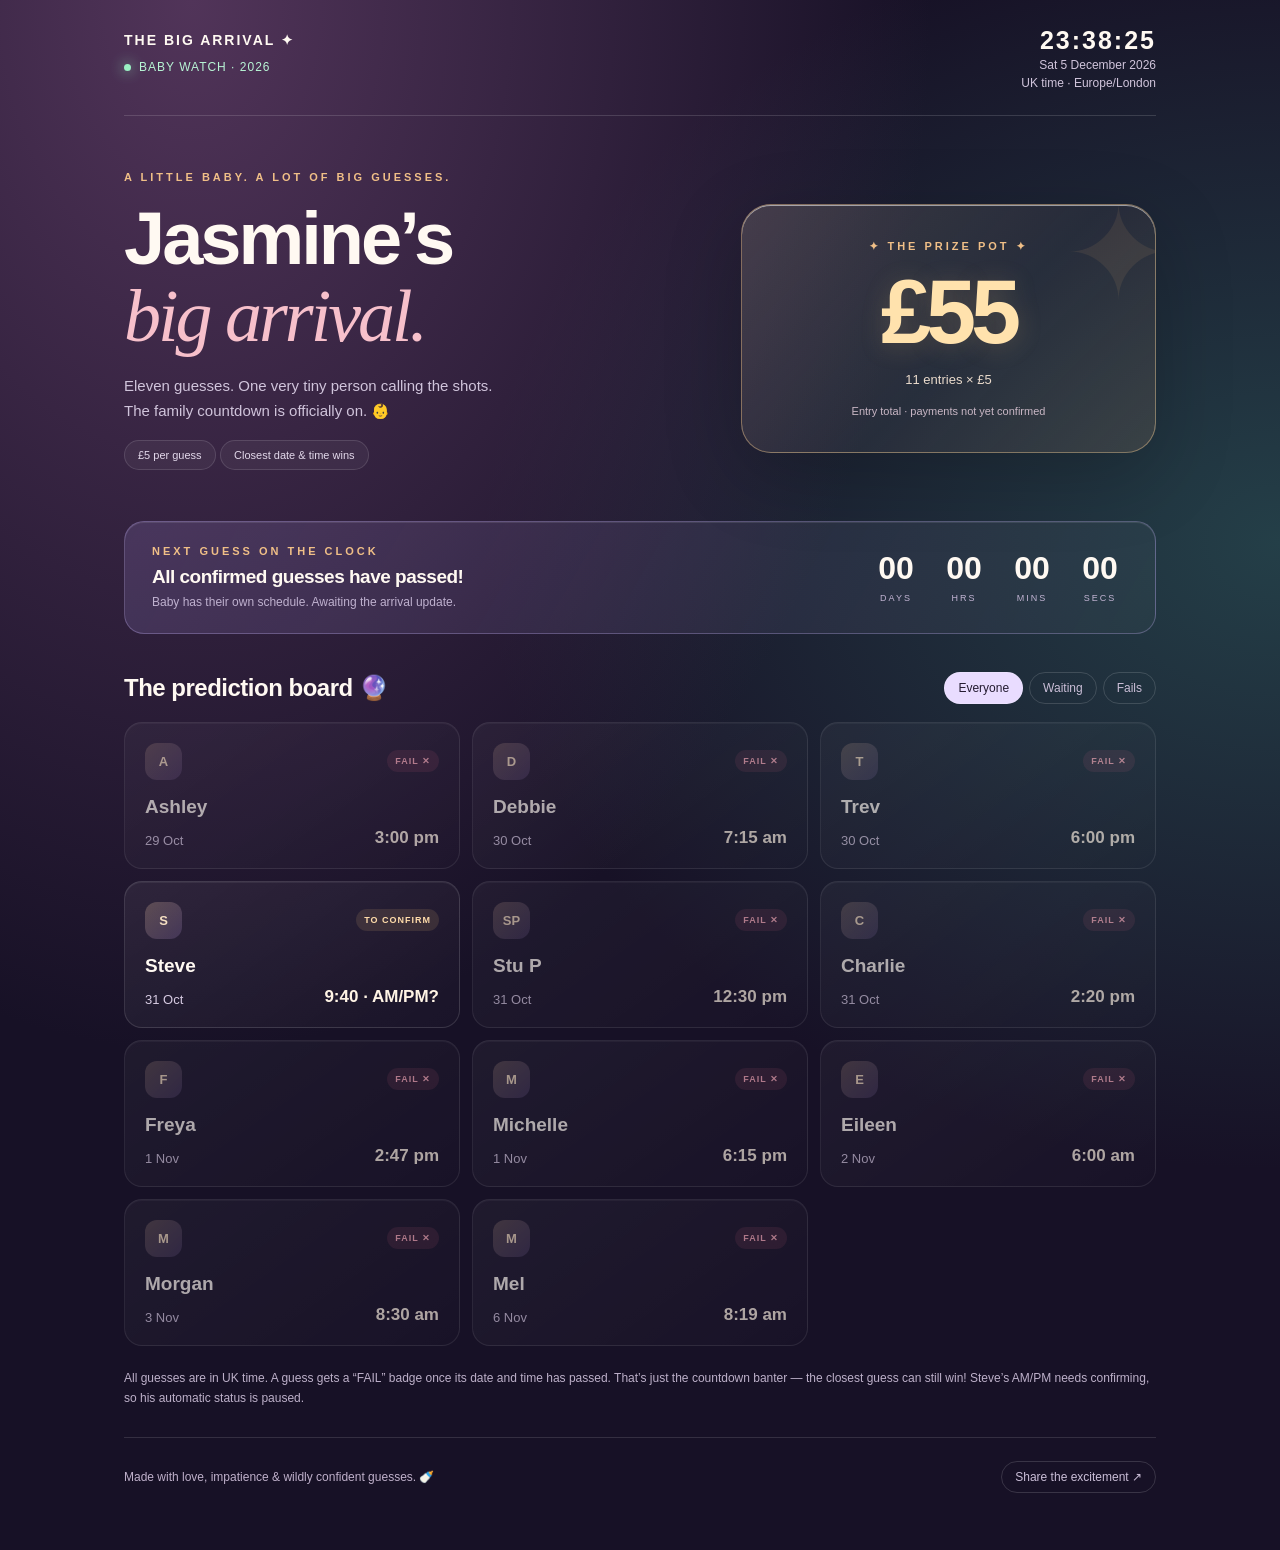
==== baby-sweepstake/index.html @ f41cd432 "Add standalone family baby sweepstake with live UK clock and guess countdown" ====
<!doctype html>
<html lang="en"><head><meta charset="utf-8"><meta name="viewport" content="width=device-width,initial-scale=1"><meta name="robots" content="noindex,nofollow"><meta name="theme-color" content="#171126"><title>Jasmine's Big Arrival • Baby Sweepstake</title>
<style>
*{box-sizing:border-box}body{margin:0;background:#171126;color:#fff9f2;font-family:Arial,Helvetica,sans-serif;background-image:radial-gradient(ellipse at 15% 0%,#513459 0,transparent 48%),radial-gradient(ellipse at 100% 35%,#243f48 0,transparent 44%);min-height:100vh}main{max-width:1080px;margin:auto;padding:26px 24px 45px}header{display:flex;align-items:center;justify-content:space-between;gap:16px;padding-bottom:24px;border-bottom:1px solid #ffffff24}.brand{font-weight:800;font-size:14px;letter-spacing:2px}.live{font-size:12px;color:#b8f5d5;letter-spacing:1px}.live:before{content:"";display:inline-block;width:7px;height:7px;background:#9af1c3;border-radius:50%;margin-right:8px;box-shadow:0 0 14px #9af1c3}.clock{text-align:right;font-variant-numeric:tabular-nums}.clock strong{display:block;font-size:25px;letter-spacing:2px}.clock span{font-size:12px;color:#d0c4db}.hero{display:grid;grid-template-columns:1.4fr 1fr;gap:36px;align-items:center;padding:55px 0 35px}.eyebrow{font-size:11px;letter-spacing:3px;text-transform:uppercase;color:#f0bf87;font-weight:700}h1{font-size:clamp(43px,6.7vw,74px);line-height:1.04;letter-spacing:-3px;margin:18px 0}h1 em{font-family:Georgia,serif;font-weight:400;color:#f7c0cb}.intro{color:#d0c4db;line-height:1.7;max-width:440px;font-size:15px}.pot{position:relative;overflow:hidden;text-align:center;border:1px solid #edc38c70;border-radius:30px;padding:35px 20px;background:linear-gradient(135deg,#fff3cf26,#f8c2b00c 55%,#cf8f6624);box-shadow:inset 0 1px 0 #fff8,0 22px 80px #0003}.pot:before{content:"✦";position:absolute;font-size:130px;right:-18px;top:-27px;color:#f7c27e17}.pot .amount{font-size:90px;font-weight:800;letter-spacing:-5px;margin:8px 0;color:#ffe2ad;text-shadow:0 3px 25px #f2c07835}.pot p{margin:4px;color:#eadbcc;font-size:13px}.pot small{display:block;margin-top:18px;font-size:11px;color:#c9b7c5}.pill{display:inline-block;border-radius:50px;padding:8px 13px;background:#ffffff0c;border:1px solid #ffffff20;font-size:11px;color:#e3d9eb}.countdown{display:flex;align-items:center;justify-content:space-between;gap:20px;border-radius:20px;padding:23px 27px;background:linear-gradient(120deg,#b6a0f529,#ffffff08);border:1px solid #c3b2f34d;box-shadow:inset 0 1px #ffffff18}.countdown h2{font-size:19px;margin:9px 0 4px}.muted{font-size:12px;color:#bfb1cf}.digits{display:flex;gap:12px}.digit{text-align:center;min-width:56px}.digit b{display:block;font-size:32px;font-variant-numeric:tabular-nums}.digit span{font-size:9px;letter-spacing:2px;color:#c3b5d4}.section-head{display:flex;align-items:center;justify-content:space-between;margin:38px 0 18px;gap:12px}h2{font-size:24px;margin:0;letter-spacing:-.5px}.filters{display:flex;gap:6px}button{font:inherit;cursor:pointer;color:#cabed7;background:transparent;border:1px solid #ffffff25;padding:8px 13px;border-radius:30px;font-size:12px}button.active,button:hover{background:#e9dcff;color:#241b31}button:focus-visible{outline:3px solid #f8d296;outline-offset:3px}.entries{display:grid;grid-template-columns:repeat(3,1fr);gap:12px}.entry{border:1px solid #ffffff20;border-radius:18px;background:linear-gradient(145deg,#ffffff10,#ffffff04);padding:20px;box-shadow:inset 0 1px 0 #ffffff10}.entry.next{border-color:#c8b1ff95;background:linear-gradient(145deg,#a983f52c,#ffffff05)}.entry-top{display:flex;align-items:center;justify-content:space-between;gap:6px}.avatar{display:grid;place-items:center;width:37px;height:37px;border-radius:12px;background:linear-gradient(135deg,#f2caa340,#b795e930);font-size:13px;font-weight:700;color:#f5dfc2}.badge{font-size:9px;font-weight:800;letter-spacing:1px;padding:6px 8px;border-radius:20px;background:#ffffff0a;color:#d0c3dc}.next .badge{color:#e4d6ff;background:#b995ff24}.failed .badge{background:#f36f8c22;color:#ffb0be}.pending .badge{background:#edbe7620;color:#ffdcaa}.entry h3{font-size:19px;margin:16px 0 10px}.guess{display:flex;justify-content:space-between;gap:8px;align-items:end;color:#d7cbe2;font-size:13px}.guess strong{font-size:17px;color:#fff4e5}.failed{opacity:.65}.note{margin:22px 0;color:#bdb0c9;font-size:12px;line-height:1.7}.footer{border-top:1px solid #ffffff20;margin-top:28px;padding-top:23px;display:flex;justify-content:space-between;align-items:center;color:#bfb0ca;font-size:12px;gap:15px}.empty{color:#cebed9;padding:25px 0;grid-column:1/-1}
@media(max-width:700px){main{padding:20px 17px 30px}.brand{font-size:11px;letter-spacing:1px}.clock strong{font-size:21px}.hero{grid-template-columns:1fr;gap:20px;padding-top:30px}h1{margin-top:13px}.intro{margin-bottom:0}.pot{padding:24px}.pot .amount{font-size:70px;margin:0}.pot small{margin-top:12px}.countdown{flex-direction:column;align-items:flex-start;padding:22px}.digits{width:100%;justify-content:space-between}.entries{grid-template-columns:repeat(2,1fr)}.entry{padding:15px}.guess{flex-direction:column;align-items:flex-start;gap:7px}.section-head{align-items:flex-start;flex-direction:column}.footer{align-items:flex-start}.badge{font-size:8px;letter-spacing:.4px}.clock span{font-size:10px}.live{font-size:10px}}@media(prefers-reduced-motion:no-preference){.pot{animation:appear .7s ease-out}@keyframes appear{from{opacity:0;transform:translateY(10px)}to{opacity:1;transform:none}}}
</style></head><body><main>
<header><div><div class="brand">THE BIG ARRIVAL ✦</div><p class="live">BABY WATCH · 2026</p></div><div class="clock"><strong id="clock">--:--:--</strong><span id="date">Loading UK date…</span><br><span>UK time · Europe/London</span></div></header>
<section class="hero"><div><div class="eyebrow">A little baby. A lot of big guesses.</div><h1>Jasmine’s<br><em>big arrival.</em></h1><p class="intro">Eleven guesses. One very tiny person calling the shots.<br>The family countdown is officially on. 👶</p><p><span class="pill">£5 per guess</span> <span class="pill">Closest date & time wins</span></p></div><aside class="pot"><div class="eyebrow">✦ THE PRIZE POT ✦</div><div class="amount" id="pot">£55</div><p id="potdetail">11 entries × £5</p><small>Entry total · payments not yet confirmed</small></aside></section>
<section class="countdown"><div><div class="eyebrow">Next guess on the clock</div><h2 id="next">Loading…</h2><span class="muted" id="nextdate"></span></div><div class="digits" aria-label="Countdown to next guess"><div class="digit"><b id="days">00</b><span>DAYS</span></div><div class="digit"><b id="hours">00</b><span>HRS</span></div><div class="digit"><b id="minutes">00</b><span>MINS</span></div><div class="digit"><b id="seconds">00</b><span>SECS</span></div></div></section>
<section><div class="section-head"><h2>The prediction board <span aria-hidden="true">🔮</span></h2><div class="filters" aria-label="Filter guesses"><button class="active" data-filter="all" aria-pressed="true">Everyone</button><button data-filter="waiting" aria-pressed="false">Waiting</button><button data-filter="failed" aria-pressed="false">Fails</button></div></div><div id="entries" class="entries"></div><noscript>Please enable JavaScript to display the guesses and live timer.</noscript>
<p class="note">All guesses are in UK time. A guess gets a “FAIL” badge once its date and time has passed. That’s just the countdown banter — the closest guess can still win! Steve’s AM/PM needs confirming, so his automatic status is paused.</p></section>
<footer class="footer"><span>Made with love, impatience & wildly confident guesses. 🍼</span><button id="share">Share the excitement ↗</button></footer><p id="share-status" class="muted" role="status"></p></main>
<script>
const guesses=[
{name:"Ashley",date:"2026-10-29",time:"15:00"},
{name:"Debbie",date:"2026-10-30",time:"07:15"},
{name:"Trev",date:"2026-10-30",time:"18:00"},
{name:"Steve",date:"2026-10-31",time:null},
{name:"Stu P",date:"2026-10-31",time:"12:30"},
{name:"Charlie",date:"2026-10-31",time:"14:20"},
{name:"Freya",date:"2026-11-01",time:"14:47"},
{name:"Michelle",date:"2026-11-01",time:"18:15"},
{name:"Eileen",date:"2026-11-02",time:"06:00"},
{name:"Morgan",date:"2026-11-03",time:"08:30"},
{name:"Mel",date:"2026-11-06",time:"08:19"}
];
// These October/November 2026 guesses fall after the UK's return to GMT.
const timestamp=g=>g.time?Date.parse(g.date+"T"+g.time+":00+00:00"):null;
const status=(g,now)=>g.time===null?"pending":now>timestamp(g)?"failed":"waiting";
const zone={timeZone:"Europe/London"};
const dateLabel=g=>new Date(g.date+"T12:00:00Z").toLocaleDateString("en-GB",{...zone,day:"numeric",month:"short"});
const timeLabel=g=>g.time?new Date(timestamp(g)).toLocaleTimeString("en-GB",{...zone,hour:"numeric",minute:"2-digit",hour12:true}):"9:40 · AM/PM?";
let filter="all",lastKey="";
function render(now,next){
const key=filter+"|"+guesses.map(g=>status(g,now)).join()+"|"+(next?.name||"");
if(key===lastKey)return;lastKey=key;
const visible=guesses.filter(g=>filter==="all"||(filter==="waiting"?status(g,now)!=="failed":status(g,now)==="failed"));
document.getElementById("entries").innerHTML=visible.map(g=>{
const s=status(g,now),isNext=g===next,label=s==="pending"?"TO CONFIRM":s==="failed"?"FAIL ✕":isNext?"UP NEXT ✦":"WAITING";
return '<article class="entry '+s+(isNext?' next':'')+'"><div class="entry-top"><span class="avatar">'+g.name.split(" ").map(s=>s[0]).join("")+'</span><span class="badge">'+label+'</span></div><h3>'+g.name+'</h3><div class="guess"><span>'+dateLabel(g)+'</span><strong>'+timeLabel(g)+'</strong></div></article>';
}).join("")||'<p class="empty">No guesses here yet. Baby is keeping everyone guessing!</p>';
}
function tick(){
const now=Date.now(),d=new Date(now);
document.getElementById("clock").textContent=d.toLocaleTimeString("en-GB",{...zone,hour12:false});
document.getElementById("date").textContent=d.toLocaleDateString("en-GB",{...zone,weekday:"short",day:"numeric",month:"long",year:"numeric"});
const next=guesses.filter(g=>g.time&&timestamp(g)>=now).sort((a,b)=>timestamp(a)-timestamp(b))[0];
document.getElementById("next").textContent=next?next.name+" — you're up next!":"All confirmed guesses have passed!";
document.getElementById("nextdate").textContent=next?dateLabel(next)+" 2026 · "+timeLabel(next):"Baby has their own schedule. Awaiting the arrival update.";
let secs=next?Math.max(0,Math.ceil((timestamp(next)-now)/1000)):0;
const parts=[Math.floor(secs/86400),Math.floor(secs/3600)%24,Math.floor(secs/60)%60,secs%60];
["days","hours","minutes","seconds"].forEach((id,i)=>document.getElementById(id).textContent=String(parts[i]).padStart(2,"0"));render(now,next);
}
document.getElementById("pot").textContent="£"+guesses.length*5;
document.getElementById("potdetail").textContent=guesses.length+" entries × £5";
document.querySelectorAll("[data-filter]").forEach(b=>b.addEventListener("click",()=>{filter=b.dataset.filter;document.querySelectorAll("[data-filter]").forEach(x=>{x.classList.toggle("active",x===b);x.setAttribute("aria-pressed",String(x===b));});tick();}));
document.getElementById("share").addEventListener("click",async()=>{
const output=document.getElementById("share-status");
try{if(navigator.share){await navigator.share({title:"Jasmine’s Big Arrival",text:"The baby sweepstake is on! 👶 £5 per guess.",url:location.href});}else{await navigator.clipboard.writeText(location.href);output.textContent="Link copied — pop it in the family group!";}}catch(e){if(e.name!=="AbortError")output.textContent="Copy this link to share: "+location.href;}
});
tick();setInterval(tick,1000);document.addEventListener("visibilitychange",()=>{if(!document.hidden)tick();});
</script></body></html>
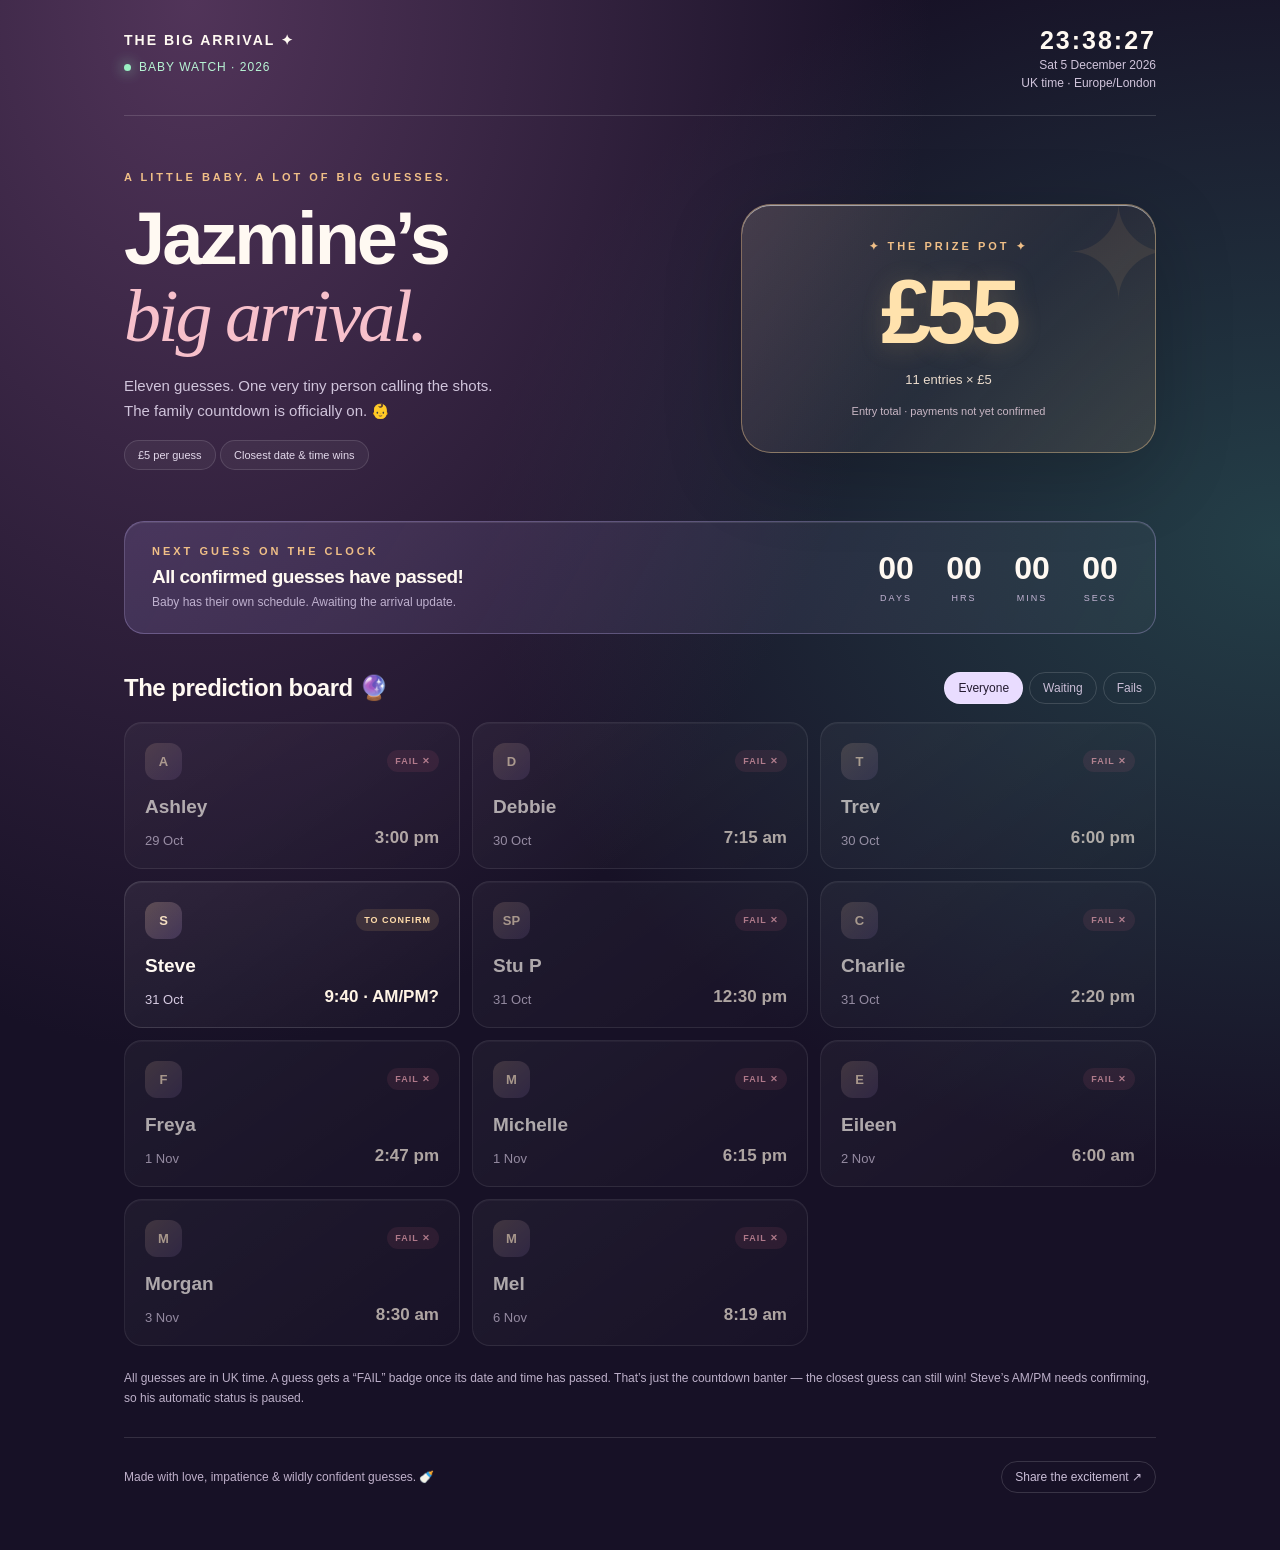
==== commit 19f76836: "Correct Jazmine spelling throughout baby sweepstake" ====
--- a/baby-sweepstake/index.html
+++ b/baby-sweepstake/index.html
@@ -1,11 +1,11 @@
 <!doctype html>
-<html lang="en"><head><meta charset="utf-8"><meta name="viewport" content="width=device-width,initial-scale=1"><meta name="robots" content="noindex,nofollow"><meta name="theme-color" content="#171126"><title>Jasmine's Big Arrival • Baby Sweepstake</title>
+<html lang="en"><head><meta charset="utf-8"><meta name="viewport" content="width=device-width,initial-scale=1"><meta name="robots" content="noindex,nofollow"><meta name="theme-color" content="#171126"><title>Jazmine's Big Arrival • Baby Sweepstake</title>
 <style>
 *{box-sizing:border-box}body{margin:0;background:#171126;color:#fff9f2;font-family:Arial,Helvetica,sans-serif;background-image:radial-gradient(ellipse at 15% 0%,#513459 0,transparent 48%),radial-gradient(ellipse at 100% 35%,#243f48 0,transparent 44%);min-height:100vh}main{max-width:1080px;margin:auto;padding:26px 24px 45px}header{display:flex;align-items:center;justify-content:space-between;gap:16px;padding-bottom:24px;border-bottom:1px solid #ffffff24}.brand{font-weight:800;font-size:14px;letter-spacing:2px}.live{font-size:12px;color:#b8f5d5;letter-spacing:1px}.live:before{content:"";display:inline-block;width:7px;height:7px;background:#9af1c3;border-radius:50%;margin-right:8px;box-shadow:0 0 14px #9af1c3}.clock{text-align:right;font-variant-numeric:tabular-nums}.clock strong{display:block;font-size:25px;letter-spacing:2px}.clock span{font-size:12px;color:#d0c4db}.hero{display:grid;grid-template-columns:1.4fr 1fr;gap:36px;align-items:center;padding:55px 0 35px}.eyebrow{font-size:11px;letter-spacing:3px;text-transform:uppercase;color:#f0bf87;font-weight:700}h1{font-size:clamp(43px,6.7vw,74px);line-height:1.04;letter-spacing:-3px;margin:18px 0}h1 em{font-family:Georgia,serif;font-weight:400;color:#f7c0cb}.intro{color:#d0c4db;line-height:1.7;max-width:440px;font-size:15px}.pot{position:relative;overflow:hidden;text-align:center;border:1px solid #edc38c70;border-radius:30px;padding:35px 20px;background:linear-gradient(135deg,#fff3cf26,#f8c2b00c 55%,#cf8f6624);box-shadow:inset 0 1px 0 #fff8,0 22px 80px #0003}.pot:before{content:"✦";position:absolute;font-size:130px;right:-18px;top:-27px;color:#f7c27e17}.pot .amount{font-size:90px;font-weight:800;letter-spacing:-5px;margin:8px 0;color:#ffe2ad;text-shadow:0 3px 25px #f2c07835}.pot p{margin:4px;color:#eadbcc;font-size:13px}.pot small{display:block;margin-top:18px;font-size:11px;color:#c9b7c5}.pill{display:inline-block;border-radius:50px;padding:8px 13px;background:#ffffff0c;border:1px solid #ffffff20;font-size:11px;color:#e3d9eb}.countdown{display:flex;align-items:center;justify-content:space-between;gap:20px;border-radius:20px;padding:23px 27px;background:linear-gradient(120deg,#b6a0f529,#ffffff08);border:1px solid #c3b2f34d;box-shadow:inset 0 1px #ffffff18}.countdown h2{font-size:19px;margin:9px 0 4px}.muted{font-size:12px;color:#bfb1cf}.digits{display:flex;gap:12px}.digit{text-align:center;min-width:56px}.digit b{display:block;font-size:32px;font-variant-numeric:tabular-nums}.digit span{font-size:9px;letter-spacing:2px;color:#c3b5d4}.section-head{display:flex;align-items:center;justify-content:space-between;margin:38px 0 18px;gap:12px}h2{font-size:24px;margin:0;letter-spacing:-.5px}.filters{display:flex;gap:6px}button{font:inherit;cursor:pointer;color:#cabed7;background:transparent;border:1px solid #ffffff25;padding:8px 13px;border-radius:30px;font-size:12px}button.active,button:hover{background:#e9dcff;color:#241b31}button:focus-visible{outline:3px solid #f8d296;outline-offset:3px}.entries{display:grid;grid-template-columns:repeat(3,1fr);gap:12px}.entry{border:1px solid #ffffff20;border-radius:18px;background:linear-gradient(145deg,#ffffff10,#ffffff04);padding:20px;box-shadow:inset 0 1px 0 #ffffff10}.entry.next{border-color:#c8b1ff95;background:linear-gradient(145deg,#a983f52c,#ffffff05)}.entry-top{display:flex;align-items:center;justify-content:space-between;gap:6px}.avatar{display:grid;place-items:center;width:37px;height:37px;border-radius:12px;background:linear-gradient(135deg,#f2caa340,#b795e930);font-size:13px;font-weight:700;color:#f5dfc2}.badge{font-size:9px;font-weight:800;letter-spacing:1px;padding:6px 8px;border-radius:20px;background:#ffffff0a;color:#d0c3dc}.next .badge{color:#e4d6ff;background:#b995ff24}.failed .badge{background:#f36f8c22;color:#ffb0be}.pending .badge{background:#edbe7620;color:#ffdcaa}.entry h3{font-size:19px;margin:16px 0 10px}.guess{display:flex;justify-content:space-between;gap:8px;align-items:end;color:#d7cbe2;font-size:13px}.guess strong{font-size:17px;color:#fff4e5}.failed{opacity:.65}.note{margin:22px 0;color:#bdb0c9;font-size:12px;line-height:1.7}.footer{border-top:1px solid #ffffff20;margin-top:28px;padding-top:23px;display:flex;justify-content:space-between;align-items:center;color:#bfb0ca;font-size:12px;gap:15px}.empty{color:#cebed9;padding:25px 0;grid-column:1/-1}
 @media(max-width:700px){main{padding:20px 17px 30px}.brand{font-size:11px;letter-spacing:1px}.clock strong{font-size:21px}.hero{grid-template-columns:1fr;gap:20px;padding-top:30px}h1{margin-top:13px}.intro{margin-bottom:0}.pot{padding:24px}.pot .amount{font-size:70px;margin:0}.pot small{margin-top:12px}.countdown{flex-direction:column;align-items:flex-start;padding:22px}.digits{width:100%;justify-content:space-between}.entries{grid-template-columns:repeat(2,1fr)}.entry{padding:15px}.guess{flex-direction:column;align-items:flex-start;gap:7px}.section-head{align-items:flex-start;flex-direction:column}.footer{align-items:flex-start}.badge{font-size:8px;letter-spacing:.4px}.clock span{font-size:10px}.live{font-size:10px}}@media(prefers-reduced-motion:no-preference){.pot{animation:appear .7s ease-out}@keyframes appear{from{opacity:0;transform:translateY(10px)}to{opacity:1;transform:none}}}
 </style></head><body><main>
 <header><div><div class="brand">THE BIG ARRIVAL ✦</div><p class="live">BABY WATCH · 2026</p></div><div class="clock"><strong id="clock">--:--:--</strong><span id="date">Loading UK date…</span><br><span>UK time · Europe/London</span></div></header>
-<section class="hero"><div><div class="eyebrow">A little baby. A lot of big guesses.</div><h1>Jasmine’s<br><em>big arrival.</em></h1><p class="intro">Eleven guesses. One very tiny person calling the shots.<br>The family countdown is officially on. 👶</p><p><span class="pill">£5 per guess</span> <span class="pill">Closest date & time wins</span></p></div><aside class="pot"><div class="eyebrow">✦ THE PRIZE POT ✦</div><div class="amount" id="pot">£55</div><p id="potdetail">11 entries × £5</p><small>Entry total · payments not yet confirmed</small></aside></section>
+<section class="hero"><div><div class="eyebrow">A little baby. A lot of big guesses.</div><h1>Jazmine’s<br><em>big arrival.</em></h1><p class="intro">Eleven guesses. One very tiny person calling the shots.<br>The family countdown is officially on. 👶</p><p><span class="pill">£5 per guess</span> <span class="pill">Closest date & time wins</span></p></div><aside class="pot"><div class="eyebrow">✦ THE PRIZE POT ✦</div><div class="amount" id="pot">£55</div><p id="potdetail">11 entries × £5</p><small>Entry total · payments not yet confirmed</small></aside></section>
 <section class="countdown"><div><div class="eyebrow">Next guess on the clock</div><h2 id="next">Loading…</h2><span class="muted" id="nextdate"></span></div><div class="digits" aria-label="Countdown to next guess"><div class="digit"><b id="days">00</b><span>DAYS</span></div><div class="digit"><b id="hours">00</b><span>HRS</span></div><div class="digit"><b id="minutes">00</b><span>MINS</span></div><div class="digit"><b id="seconds">00</b><span>SECS</span></div></div></section>
 <section><div class="section-head"><h2>The prediction board <span aria-hidden="true">🔮</span></h2><div class="filters" aria-label="Filter guesses"><button class="active" data-filter="all" aria-pressed="true">Everyone</button><button data-filter="waiting" aria-pressed="false">Waiting</button><button data-filter="failed" aria-pressed="false">Fails</button></div></div><div id="entries" class="entries"></div><noscript>Please enable JavaScript to display the guesses and live timer.</noscript>
 <p class="note">All guesses are in UK time. A guess gets a “FAIL” badge once its date and time has passed. That’s just the countdown banter — the closest guess can still win! Steve’s AM/PM needs confirming, so his automatic status is paused.</p></section>
@@ -56,7 +56,7 @@
 document.querySelectorAll("[data-filter]").forEach(b=>b.addEventListener("click",()=>{filter=b.dataset.filter;document.querySelectorAll("[data-filter]").forEach(x=>{x.classList.toggle("active",x===b);x.setAttribute("aria-pressed",String(x===b));});tick();}));
 document.getElementById("share").addEventListener("click",async()=>{
 const output=document.getElementById("share-status");
-try{if(navigator.share){await navigator.share({title:"Jasmine’s Big Arrival",text:"The baby sweepstake is on! 👶 £5 per guess.",url:location.href});}else{await navigator.clipboard.writeText(location.href);output.textContent="Link copied — pop it in the family group!";}}catch(e){if(e.name!=="AbortError")output.textContent="Copy this link to share: "+location.href;}
+try{if(navigator.share){await navigator.share({title:"Jazmine’s Big Arrival",text:"The baby sweepstake is on! 👶 £5 per guess.",url:location.href});}else{await navigator.clipboard.writeText(location.href);output.textContent="Link copied — pop it in the family group!";}}catch(e){if(e.name!=="AbortError")output.textContent="Copy this link to share: "+location.href;}
 });
 tick();setInterval(tick,1000);document.addEventListener("visibilitychange",()=>{if(!document.hidden)tick();});
 </script></body></html>
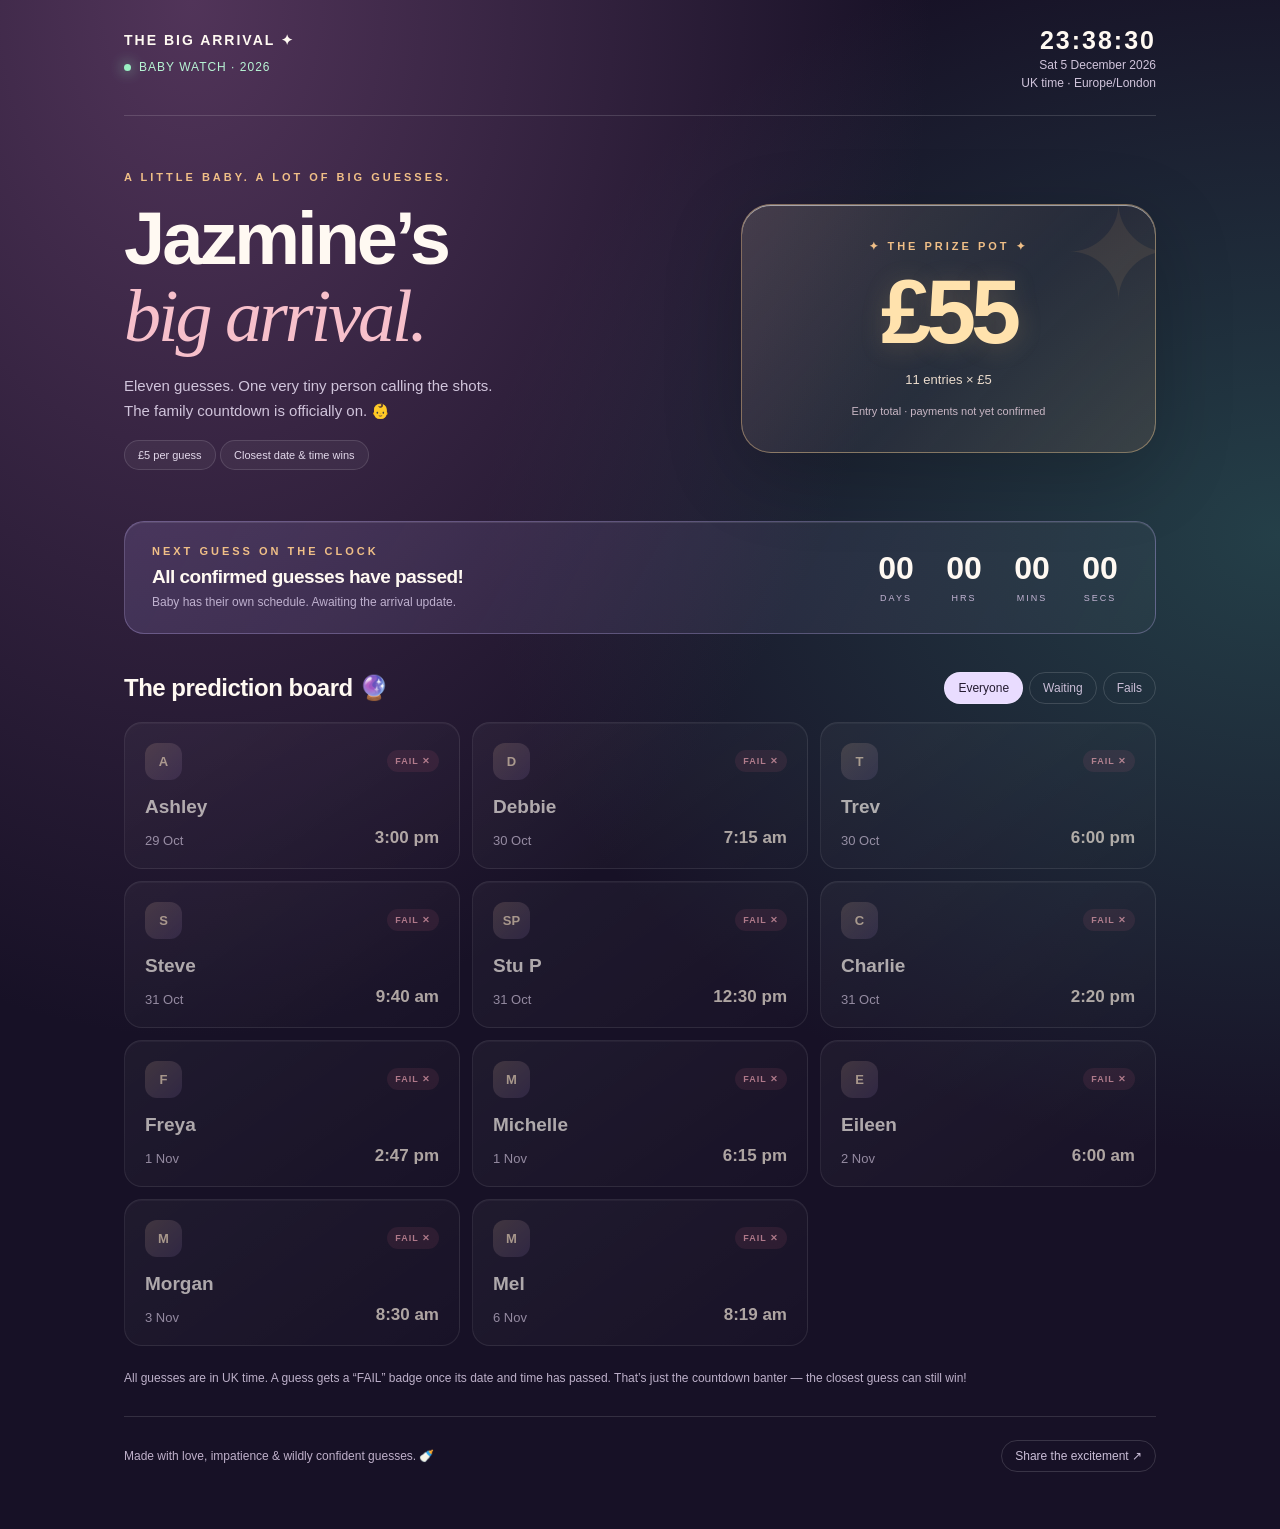
==== commit 9a6a54bc: "Confirm Steve's guess as 31 October at 09:40 UK time" ====
--- a/baby-sweepstake/index.html
+++ b/baby-sweepstake/index.html
@@ -8,14 +8,14 @@
 <section class="hero"><div><div class="eyebrow">A little baby. A lot of big guesses.</div><h1>Jazmine’s<br><em>big arrival.</em></h1><p class="intro">Eleven guesses. One very tiny person calling the shots.<br>The family countdown is officially on. 👶</p><p><span class="pill">£5 per guess</span> <span class="pill">Closest date & time wins</span></p></div><aside class="pot"><div class="eyebrow">✦ THE PRIZE POT ✦</div><div class="amount" id="pot">£55</div><p id="potdetail">11 entries × £5</p><small>Entry total · payments not yet confirmed</small></aside></section>
 <section class="countdown"><div><div class="eyebrow">Next guess on the clock</div><h2 id="next">Loading…</h2><span class="muted" id="nextdate"></span></div><div class="digits" aria-label="Countdown to next guess"><div class="digit"><b id="days">00</b><span>DAYS</span></div><div class="digit"><b id="hours">00</b><span>HRS</span></div><div class="digit"><b id="minutes">00</b><span>MINS</span></div><div class="digit"><b id="seconds">00</b><span>SECS</span></div></div></section>
 <section><div class="section-head"><h2>The prediction board <span aria-hidden="true">🔮</span></h2><div class="filters" aria-label="Filter guesses"><button class="active" data-filter="all" aria-pressed="true">Everyone</button><button data-filter="waiting" aria-pressed="false">Waiting</button><button data-filter="failed" aria-pressed="false">Fails</button></div></div><div id="entries" class="entries"></div><noscript>Please enable JavaScript to display the guesses and live timer.</noscript>
-<p class="note">All guesses are in UK time. A guess gets a “FAIL” badge once its date and time has passed. That’s just the countdown banter — the closest guess can still win! Steve’s AM/PM needs confirming, so his automatic status is paused.</p></section>
+<p class="note">All guesses are in UK time. A guess gets a “FAIL” badge once its date and time has passed. That’s just the countdown banter — the closest guess can still win!</p></section>
 <footer class="footer"><span>Made with love, impatience & wildly confident guesses. 🍼</span><button id="share">Share the excitement ↗</button></footer><p id="share-status" class="muted" role="status"></p></main>
 <script>
 const guesses=[
 {name:"Ashley",date:"2026-10-29",time:"15:00"},
 {name:"Debbie",date:"2026-10-30",time:"07:15"},
 {name:"Trev",date:"2026-10-30",time:"18:00"},
-{name:"Steve",date:"2026-10-31",time:null},
+{name:"Steve",date:"2026-10-31",time:"09:40"},
 {name:"Stu P",date:"2026-10-31",time:"12:30"},
 {name:"Charlie",date:"2026-10-31",time:"14:20"},
 {name:"Freya",date:"2026-11-01",time:"14:47"},
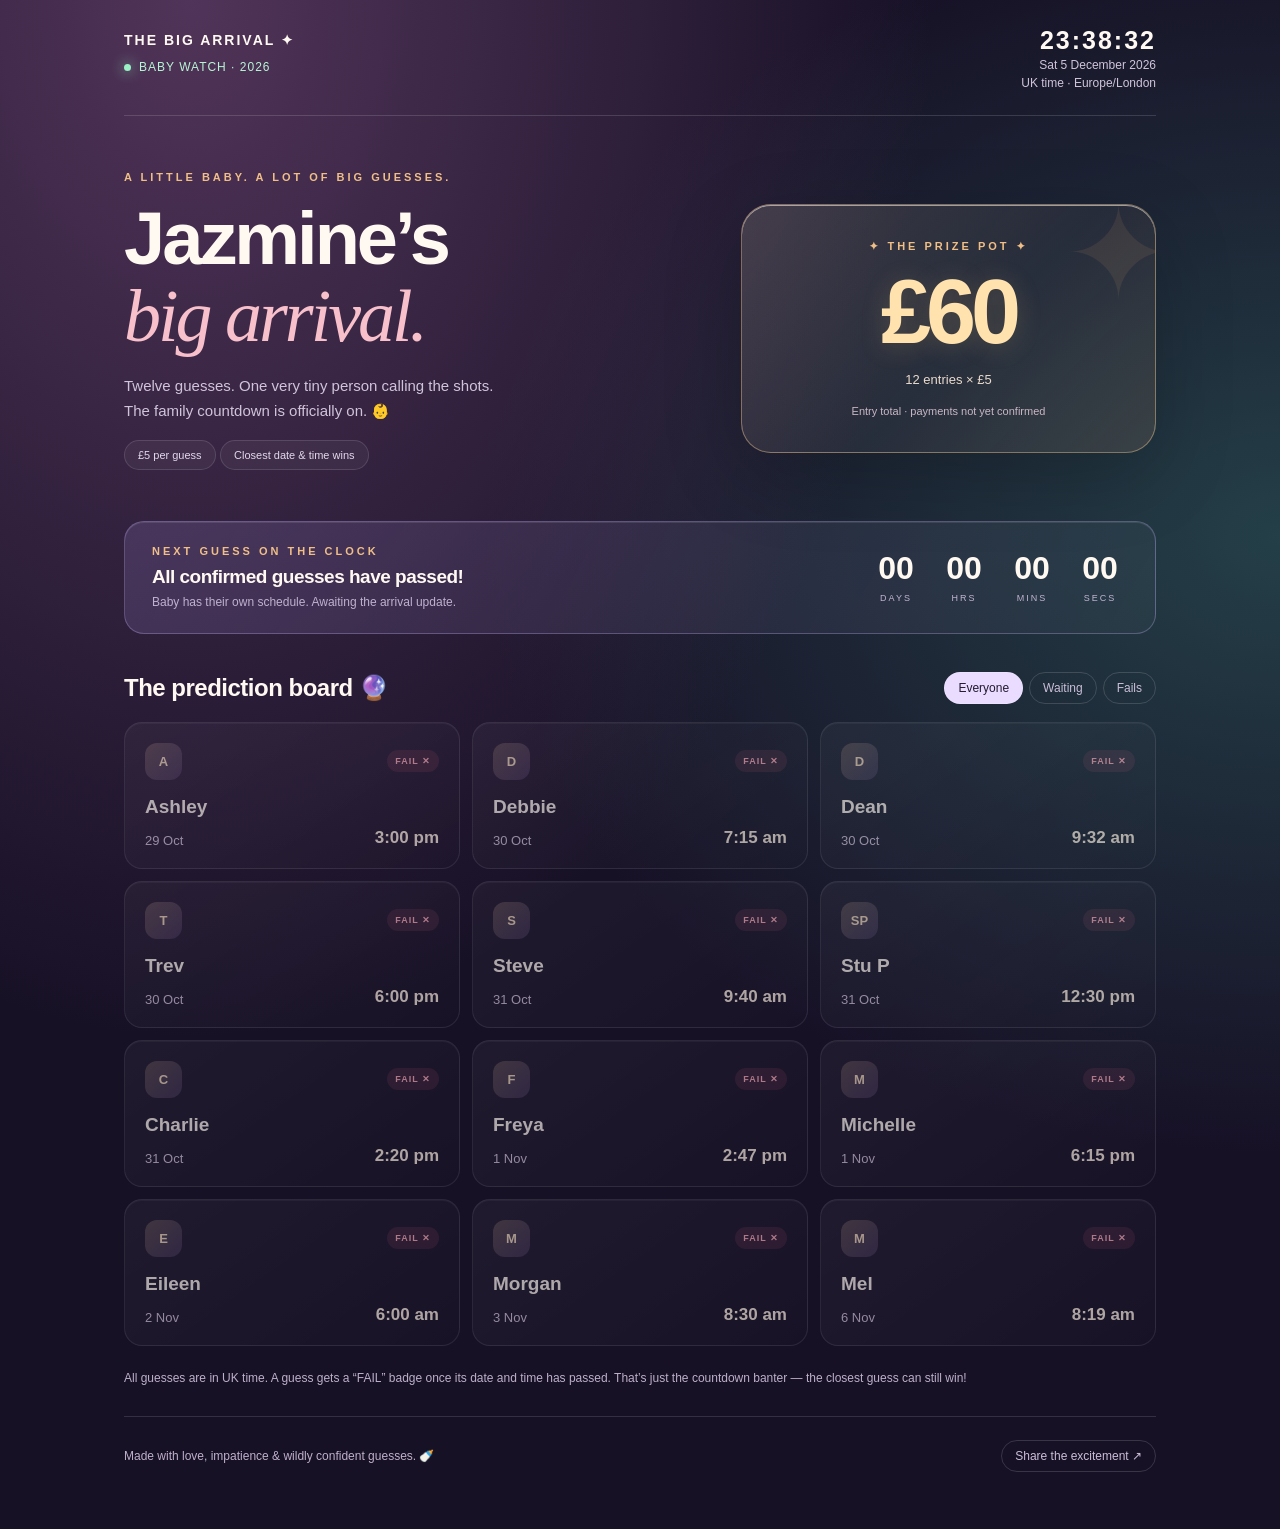
==== commit 9c802148: "Add Dean's 30 October 09:32 guess and increase pot to £60" ====
--- a/baby-sweepstake/index.html
+++ b/baby-sweepstake/index.html
@@ -5,7 +5,7 @@
 @media(max-width:700px){main{padding:20px 17px 30px}.brand{font-size:11px;letter-spacing:1px}.clock strong{font-size:21px}.hero{grid-template-columns:1fr;gap:20px;padding-top:30px}h1{margin-top:13px}.intro{margin-bottom:0}.pot{padding:24px}.pot .amount{font-size:70px;margin:0}.pot small{margin-top:12px}.countdown{flex-direction:column;align-items:flex-start;padding:22px}.digits{width:100%;justify-content:space-between}.entries{grid-template-columns:repeat(2,1fr)}.entry{padding:15px}.guess{flex-direction:column;align-items:flex-start;gap:7px}.section-head{align-items:flex-start;flex-direction:column}.footer{align-items:flex-start}.badge{font-size:8px;letter-spacing:.4px}.clock span{font-size:10px}.live{font-size:10px}}@media(prefers-reduced-motion:no-preference){.pot{animation:appear .7s ease-out}@keyframes appear{from{opacity:0;transform:translateY(10px)}to{opacity:1;transform:none}}}
 </style></head><body><main>
 <header><div><div class="brand">THE BIG ARRIVAL ✦</div><p class="live">BABY WATCH · 2026</p></div><div class="clock"><strong id="clock">--:--:--</strong><span id="date">Loading UK date…</span><br><span>UK time · Europe/London</span></div></header>
-<section class="hero"><div><div class="eyebrow">A little baby. A lot of big guesses.</div><h1>Jazmine’s<br><em>big arrival.</em></h1><p class="intro">Eleven guesses. One very tiny person calling the shots.<br>The family countdown is officially on. 👶</p><p><span class="pill">£5 per guess</span> <span class="pill">Closest date & time wins</span></p></div><aside class="pot"><div class="eyebrow">✦ THE PRIZE POT ✦</div><div class="amount" id="pot">£55</div><p id="potdetail">11 entries × £5</p><small>Entry total · payments not yet confirmed</small></aside></section>
+<section class="hero"><div><div class="eyebrow">A little baby. A lot of big guesses.</div><h1>Jazmine’s<br><em>big arrival.</em></h1><p class="intro">Twelve guesses. One very tiny person calling the shots.<br>The family countdown is officially on. 👶</p><p><span class="pill">£5 per guess</span> <span class="pill">Closest date & time wins</span></p></div><aside class="pot"><div class="eyebrow">✦ THE PRIZE POT ✦</div><div class="amount" id="pot">£60</div><p id="potdetail">12 entries × £5</p><small>Entry total · payments not yet confirmed</small></aside></section>
 <section class="countdown"><div><div class="eyebrow">Next guess on the clock</div><h2 id="next">Loading…</h2><span class="muted" id="nextdate"></span></div><div class="digits" aria-label="Countdown to next guess"><div class="digit"><b id="days">00</b><span>DAYS</span></div><div class="digit"><b id="hours">00</b><span>HRS</span></div><div class="digit"><b id="minutes">00</b><span>MINS</span></div><div class="digit"><b id="seconds">00</b><span>SECS</span></div></div></section>
 <section><div class="section-head"><h2>The prediction board <span aria-hidden="true">🔮</span></h2><div class="filters" aria-label="Filter guesses"><button class="active" data-filter="all" aria-pressed="true">Everyone</button><button data-filter="waiting" aria-pressed="false">Waiting</button><button data-filter="failed" aria-pressed="false">Fails</button></div></div><div id="entries" class="entries"></div><noscript>Please enable JavaScript to display the guesses and live timer.</noscript>
 <p class="note">All guesses are in UK time. A guess gets a “FAIL” badge once its date and time has passed. That’s just the countdown banter — the closest guess can still win!</p></section>
@@ -14,6 +14,7 @@
 const guesses=[
 {name:"Ashley",date:"2026-10-29",time:"15:00"},
 {name:"Debbie",date:"2026-10-30",time:"07:15"},
+{name:"Dean",date:"2026-10-30",time:"09:32"},
 {name:"Trev",date:"2026-10-30",time:"18:00"},
 {name:"Steve",date:"2026-10-31",time:"09:40"},
 {name:"Stu P",date:"2026-10-31",time:"12:30"},
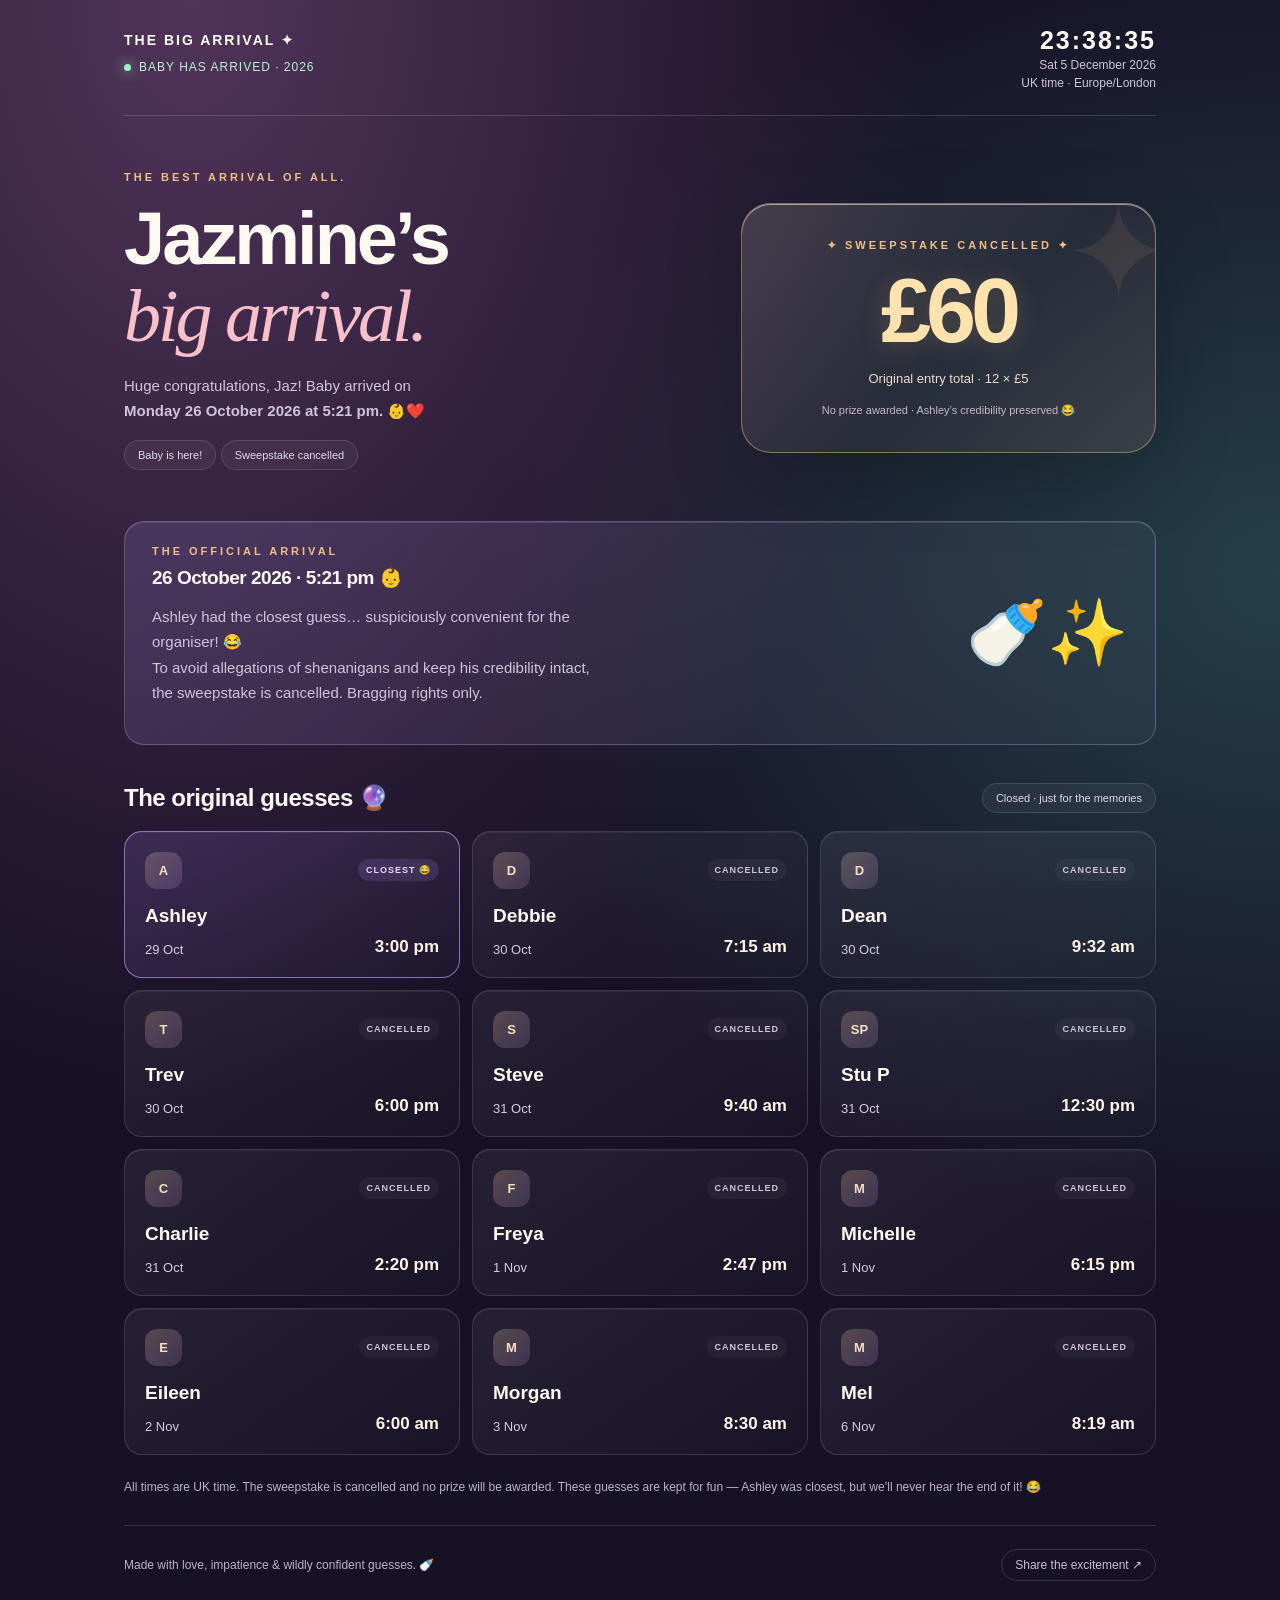
==== commit 0cf3381c: "Celebrate baby's arrival on 26 October at 17:21 and cancel sweepstake" ====
--- a/baby-sweepstake/index.html
+++ b/baby-sweepstake/index.html
@@ -4,14 +4,13 @@
 *{box-sizing:border-box}body{margin:0;background:#171126;color:#fff9f2;font-family:Arial,Helvetica,sans-serif;background-image:radial-gradient(ellipse at 15% 0%,#513459 0,transparent 48%),radial-gradient(ellipse at 100% 35%,#243f48 0,transparent 44%);min-height:100vh}main{max-width:1080px;margin:auto;padding:26px 24px 45px}header{display:flex;align-items:center;justify-content:space-between;gap:16px;padding-bottom:24px;border-bottom:1px solid #ffffff24}.brand{font-weight:800;font-size:14px;letter-spacing:2px}.live{font-size:12px;color:#b8f5d5;letter-spacing:1px}.live:before{content:"";display:inline-block;width:7px;height:7px;background:#9af1c3;border-radius:50%;margin-right:8px;box-shadow:0 0 14px #9af1c3}.clock{text-align:right;font-variant-numeric:tabular-nums}.clock strong{display:block;font-size:25px;letter-spacing:2px}.clock span{font-size:12px;color:#d0c4db}.hero{display:grid;grid-template-columns:1.4fr 1fr;gap:36px;align-items:center;padding:55px 0 35px}.eyebrow{font-size:11px;letter-spacing:3px;text-transform:uppercase;color:#f0bf87;font-weight:700}h1{font-size:clamp(43px,6.7vw,74px);line-height:1.04;letter-spacing:-3px;margin:18px 0}h1 em{font-family:Georgia,serif;font-weight:400;color:#f7c0cb}.intro{color:#d0c4db;line-height:1.7;max-width:440px;font-size:15px}.pot{position:relative;overflow:hidden;text-align:center;border:1px solid #edc38c70;border-radius:30px;padding:35px 20px;background:linear-gradient(135deg,#fff3cf26,#f8c2b00c 55%,#cf8f6624);box-shadow:inset 0 1px 0 #fff8,0 22px 80px #0003}.pot:before{content:"✦";position:absolute;font-size:130px;right:-18px;top:-27px;color:#f7c27e17}.pot .amount{font-size:90px;font-weight:800;letter-spacing:-5px;margin:8px 0;color:#ffe2ad;text-shadow:0 3px 25px #f2c07835}.pot p{margin:4px;color:#eadbcc;font-size:13px}.pot small{display:block;margin-top:18px;font-size:11px;color:#c9b7c5}.pill{display:inline-block;border-radius:50px;padding:8px 13px;background:#ffffff0c;border:1px solid #ffffff20;font-size:11px;color:#e3d9eb}.countdown{display:flex;align-items:center;justify-content:space-between;gap:20px;border-radius:20px;padding:23px 27px;background:linear-gradient(120deg,#b6a0f529,#ffffff08);border:1px solid #c3b2f34d;box-shadow:inset 0 1px #ffffff18}.countdown h2{font-size:19px;margin:9px 0 4px}.muted{font-size:12px;color:#bfb1cf}.digits{display:flex;gap:12px}.digit{text-align:center;min-width:56px}.digit b{display:block;font-size:32px;font-variant-numeric:tabular-nums}.digit span{font-size:9px;letter-spacing:2px;color:#c3b5d4}.section-head{display:flex;align-items:center;justify-content:space-between;margin:38px 0 18px;gap:12px}h2{font-size:24px;margin:0;letter-spacing:-.5px}.filters{display:flex;gap:6px}button{font:inherit;cursor:pointer;color:#cabed7;background:transparent;border:1px solid #ffffff25;padding:8px 13px;border-radius:30px;font-size:12px}button.active,button:hover{background:#e9dcff;color:#241b31}button:focus-visible{outline:3px solid #f8d296;outline-offset:3px}.entries{display:grid;grid-template-columns:repeat(3,1fr);gap:12px}.entry{border:1px solid #ffffff20;border-radius:18px;background:linear-gradient(145deg,#ffffff10,#ffffff04);padding:20px;box-shadow:inset 0 1px 0 #ffffff10}.entry.next{border-color:#c8b1ff95;background:linear-gradient(145deg,#a983f52c,#ffffff05)}.entry-top{display:flex;align-items:center;justify-content:space-between;gap:6px}.avatar{display:grid;place-items:center;width:37px;height:37px;border-radius:12px;background:linear-gradient(135deg,#f2caa340,#b795e930);font-size:13px;font-weight:700;color:#f5dfc2}.badge{font-size:9px;font-weight:800;letter-spacing:1px;padding:6px 8px;border-radius:20px;background:#ffffff0a;color:#d0c3dc}.next .badge{color:#e4d6ff;background:#b995ff24}.failed .badge{background:#f36f8c22;color:#ffb0be}.pending .badge{background:#edbe7620;color:#ffdcaa}.entry h3{font-size:19px;margin:16px 0 10px}.guess{display:flex;justify-content:space-between;gap:8px;align-items:end;color:#d7cbe2;font-size:13px}.guess strong{font-size:17px;color:#fff4e5}.failed{opacity:.65}.note{margin:22px 0;color:#bdb0c9;font-size:12px;line-height:1.7}.footer{border-top:1px solid #ffffff20;margin-top:28px;padding-top:23px;display:flex;justify-content:space-between;align-items:center;color:#bfb0ca;font-size:12px;gap:15px}.empty{color:#cebed9;padding:25px 0;grid-column:1/-1}
 @media(max-width:700px){main{padding:20px 17px 30px}.brand{font-size:11px;letter-spacing:1px}.clock strong{font-size:21px}.hero{grid-template-columns:1fr;gap:20px;padding-top:30px}h1{margin-top:13px}.intro{margin-bottom:0}.pot{padding:24px}.pot .amount{font-size:70px;margin:0}.pot small{margin-top:12px}.countdown{flex-direction:column;align-items:flex-start;padding:22px}.digits{width:100%;justify-content:space-between}.entries{grid-template-columns:repeat(2,1fr)}.entry{padding:15px}.guess{flex-direction:column;align-items:flex-start;gap:7px}.section-head{align-items:flex-start;flex-direction:column}.footer{align-items:flex-start}.badge{font-size:8px;letter-spacing:.4px}.clock span{font-size:10px}.live{font-size:10px}}@media(prefers-reduced-motion:no-preference){.pot{animation:appear .7s ease-out}@keyframes appear{from{opacity:0;transform:translateY(10px)}to{opacity:1;transform:none}}}
 </style></head><body><main>
-<header><div><div class="brand">THE BIG ARRIVAL ✦</div><p class="live">BABY WATCH · 2026</p></div><div class="clock"><strong id="clock">--:--:--</strong><span id="date">Loading UK date…</span><br><span>UK time · Europe/London</span></div></header>
-<section class="hero"><div><div class="eyebrow">A little baby. A lot of big guesses.</div><h1>Jazmine’s<br><em>big arrival.</em></h1><p class="intro">Twelve guesses. One very tiny person calling the shots.<br>The family countdown is officially on. 👶</p><p><span class="pill">£5 per guess</span> <span class="pill">Closest date & time wins</span></p></div><aside class="pot"><div class="eyebrow">✦ THE PRIZE POT ✦</div><div class="amount" id="pot">£60</div><p id="potdetail">12 entries × £5</p><small>Entry total · payments not yet confirmed</small></aside></section>
-<section class="countdown"><div><div class="eyebrow">Next guess on the clock</div><h2 id="next">Loading…</h2><span class="muted" id="nextdate"></span></div><div class="digits" aria-label="Countdown to next guess"><div class="digit"><b id="days">00</b><span>DAYS</span></div><div class="digit"><b id="hours">00</b><span>HRS</span></div><div class="digit"><b id="minutes">00</b><span>MINS</span></div><div class="digit"><b id="seconds">00</b><span>SECS</span></div></div></section>
-<section><div class="section-head"><h2>The prediction board <span aria-hidden="true">🔮</span></h2><div class="filters" aria-label="Filter guesses"><button class="active" data-filter="all" aria-pressed="true">Everyone</button><button data-filter="waiting" aria-pressed="false">Waiting</button><button data-filter="failed" aria-pressed="false">Fails</button></div></div><div id="entries" class="entries"></div><noscript>Please enable JavaScript to display the guesses and live timer.</noscript>
-<p class="note">All guesses are in UK time. A guess gets a “FAIL” badge once its date and time has passed. That’s just the countdown banter — the closest guess can still win!</p></section>
+<header><div><div class="brand">THE BIG ARRIVAL ✦</div><p class="live">BABY HAS ARRIVED · 2026</p></div><div class="clock"><strong id="clock">--:--:--</strong><span id="date">Loading UK date…</span><br><span>UK time · Europe/London</span></div></header>
+<section class="hero"><div><div class="eyebrow">The best arrival of all.</div><h1>Jazmine’s<br><em>big arrival.</em></h1><p class="intro">Huge congratulations, Jaz! Baby arrived on<br><strong>Monday 26 October 2026 at 5:21 pm.</strong> 👶❤️</p><p><span class="pill">Baby is here!</span> <span class="pill">Sweepstake cancelled</span></p></div><aside class="pot"><div class="eyebrow">✦ SWEEPSTAKE CANCELLED ✦</div><div class="amount" id="pot">£60</div><p id="potdetail">Original entry total · 12 × £5</p><small>No prize awarded · Ashley’s credibility preserved 😂</small></aside></section>
+<section class="countdown"><div><div class="eyebrow">The official arrival</div><h2>26 October 2026 · 5:21 pm 👶</h2><p class="intro">Ashley had the closest guess… suspiciously convenient for the organiser! 😂<br>To avoid allegations of shenanigans and keep his credibility intact, the sweepstake is cancelled. Bragging rights only.</p></div><div style="font-size:65px" aria-hidden="true">🍼✨</div></section>
+<section><div class="section-head"><h2>The original guesses <span aria-hidden="true">🔮</span></h2><span class="pill">Closed · just for the memories</span></div><div id="entries" class="entries"></div><noscript>Please enable JavaScript to display the original guesses.</noscript>
+<p class="note">All times are UK time. The sweepstake is cancelled and no prize will be awarded. These guesses are kept for fun — Ashley was closest, but we’ll never hear the end of it! 😂</p></section>
 <footer class="footer"><span>Made with love, impatience & wildly confident guesses. 🍼</span><button id="share">Share the excitement ↗</button></footer><p id="share-status" class="muted" role="status"></p></main>
-<script>
-const guesses=[
+<script>const guesses=[
 {name:"Ashley",date:"2026-10-29",time:"15:00"},
 {name:"Debbie",date:"2026-10-30",time:"07:15"},
 {name:"Dean",date:"2026-10-30",time:"09:32"},
@@ -25,39 +24,26 @@
 {name:"Morgan",date:"2026-11-03",time:"08:30"},
 {name:"Mel",date:"2026-11-06",time:"08:19"}
 ];
-// These October/November 2026 guesses fall after the UK's return to GMT.
-const timestamp=g=>g.time?Date.parse(g.date+"T"+g.time+":00+00:00"):null;
-const status=(g,now)=>g.time===null?"pending":now>timestamp(g)?"failed":"waiting";
 const zone={timeZone:"Europe/London"};
-const dateLabel=g=>new Date(g.date+"T12:00:00Z").toLocaleDateString("en-GB",{...zone,day:"numeric",month:"short"});
-const timeLabel=g=>g.time?new Date(timestamp(g)).toLocaleTimeString("en-GB",{...zone,hour:"numeric",minute:"2-digit",hour12:true}):"9:40 · AM/PM?";
-let filter="all",lastKey="";
-function render(now,next){
-const key=filter+"|"+guesses.map(g=>status(g,now)).join()+"|"+(next?.name||"");
-if(key===lastKey)return;lastKey=key;
-const visible=guesses.filter(g=>filter==="all"||(filter==="waiting"?status(g,now)!=="failed":status(g,now)==="failed"));
-document.getElementById("entries").innerHTML=visible.map(g=>{
-const s=status(g,now),isNext=g===next,label=s==="pending"?"TO CONFIRM":s==="failed"?"FAIL ✕":isNext?"UP NEXT ✦":"WAITING";
-return '<article class="entry '+s+(isNext?' next':'')+'"><div class="entry-top"><span class="avatar">'+g.name.split(" ").map(s=>s[0]).join("")+'</span><span class="badge">'+label+'</span></div><h3>'+g.name+'</h3><div class="guess"><span>'+dateLabel(g)+'</span><strong>'+timeLabel(g)+'</strong></div></article>';
-}).join("")||'<p class="empty">No guesses here yet. Baby is keeping everyone guessing!</p>';
-}
+const birth=Date.parse("2026-10-26T17:21:00+00:00");
+const stamp=g=>Date.parse(g.date+"T"+g.time+":00+00:00");
+const closest=guesses.reduce((a,b)=>Math.abs(stamp(a)-birth)<=Math.abs(stamp(b)-birth)?a:b);
+document.getElementById("entries").innerHTML=guesses.map(g=>{
+const date=new Date(stamp(g));
+const day=date.toLocaleDateString("en-GB",{...zone,day:"numeric",month:"short"});
+const time=date.toLocaleTimeString("en-GB",{...zone,hour:"numeric",minute:"2-digit",hour12:true});
+return '<article class="entry '+(g===closest?'next':'')+'"><div class="entry-top"><span class="avatar">'+g.name.split(" ").map(s=>s[0]).join("")+'</span><span class="badge">'+(g===closest?'CLOSEST 😂':'CANCELLED')+'</span></div><h3>'+g.name+'</h3><div class="guess"><span>'+day+'</span><strong>'+time+'</strong></div></article>';
+}).join("");
 function tick(){
-const now=Date.now(),d=new Date(now);
+const d=new Date();
 document.getElementById("clock").textContent=d.toLocaleTimeString("en-GB",{...zone,hour12:false});
 document.getElementById("date").textContent=d.toLocaleDateString("en-GB",{...zone,weekday:"short",day:"numeric",month:"long",year:"numeric"});
-const next=guesses.filter(g=>g.time&&timestamp(g)>=now).sort((a,b)=>timestamp(a)-timestamp(b))[0];
-document.getElementById("next").textContent=next?next.name+" — you're up next!":"All confirmed guesses have passed!";
-document.getElementById("nextdate").textContent=next?dateLabel(next)+" 2026 · "+timeLabel(next):"Baby has their own schedule. Awaiting the arrival update.";
-let secs=next?Math.max(0,Math.ceil((timestamp(next)-now)/1000)):0;
-const parts=[Math.floor(secs/86400),Math.floor(secs/3600)%24,Math.floor(secs/60)%60,secs%60];
-["days","hours","minutes","seconds"].forEach((id,i)=>document.getElementById(id).textContent=String(parts[i]).padStart(2,"0"));render(now,next);
 }
 document.getElementById("pot").textContent="£"+guesses.length*5;
-document.getElementById("potdetail").textContent=guesses.length+" entries × £5";
-document.querySelectorAll("[data-filter]").forEach(b=>b.addEventListener("click",()=>{filter=b.dataset.filter;document.querySelectorAll("[data-filter]").forEach(x=>{x.classList.toggle("active",x===b);x.setAttribute("aria-pressed",String(x===b));});tick();}));
+document.getElementById("potdetail").textContent="Original entry total · "+guesses.length+" × £5";
 document.getElementById("share").addEventListener("click",async()=>{
 const output=document.getElementById("share-status");
-try{if(navigator.share){await navigator.share({title:"Jazmine’s Big Arrival",text:"The baby sweepstake is on! 👶 £5 per guess.",url:location.href});}else{await navigator.clipboard.writeText(location.href);output.textContent="Link copied — pop it in the family group!";}}catch(e){if(e.name!=="AbortError")output.textContent="Copy this link to share: "+location.href;}
+try{if(navigator.share){await navigator.share({title:"Jazmine’s Big Arrival",text:"Congratulations Jaz! Baby arrived 26 October at 5:21 pm 👶❤️. Sweepstake cancelled — Ashley claims bragging rights only! 😂",url:location.href});}else{await navigator.clipboard.writeText(location.href);output.textContent="Link copied — pop it in the family group!";}}catch(e){if(e.name!=="AbortError")output.textContent="Copy this link to share: "+location.href;}
 });
-tick();setInterval(tick,1000);document.addEventListener("visibilitychange",()=>{if(!document.hidden)tick();});
+tick();setInterval(tick,1000);
 </script></body></html>
